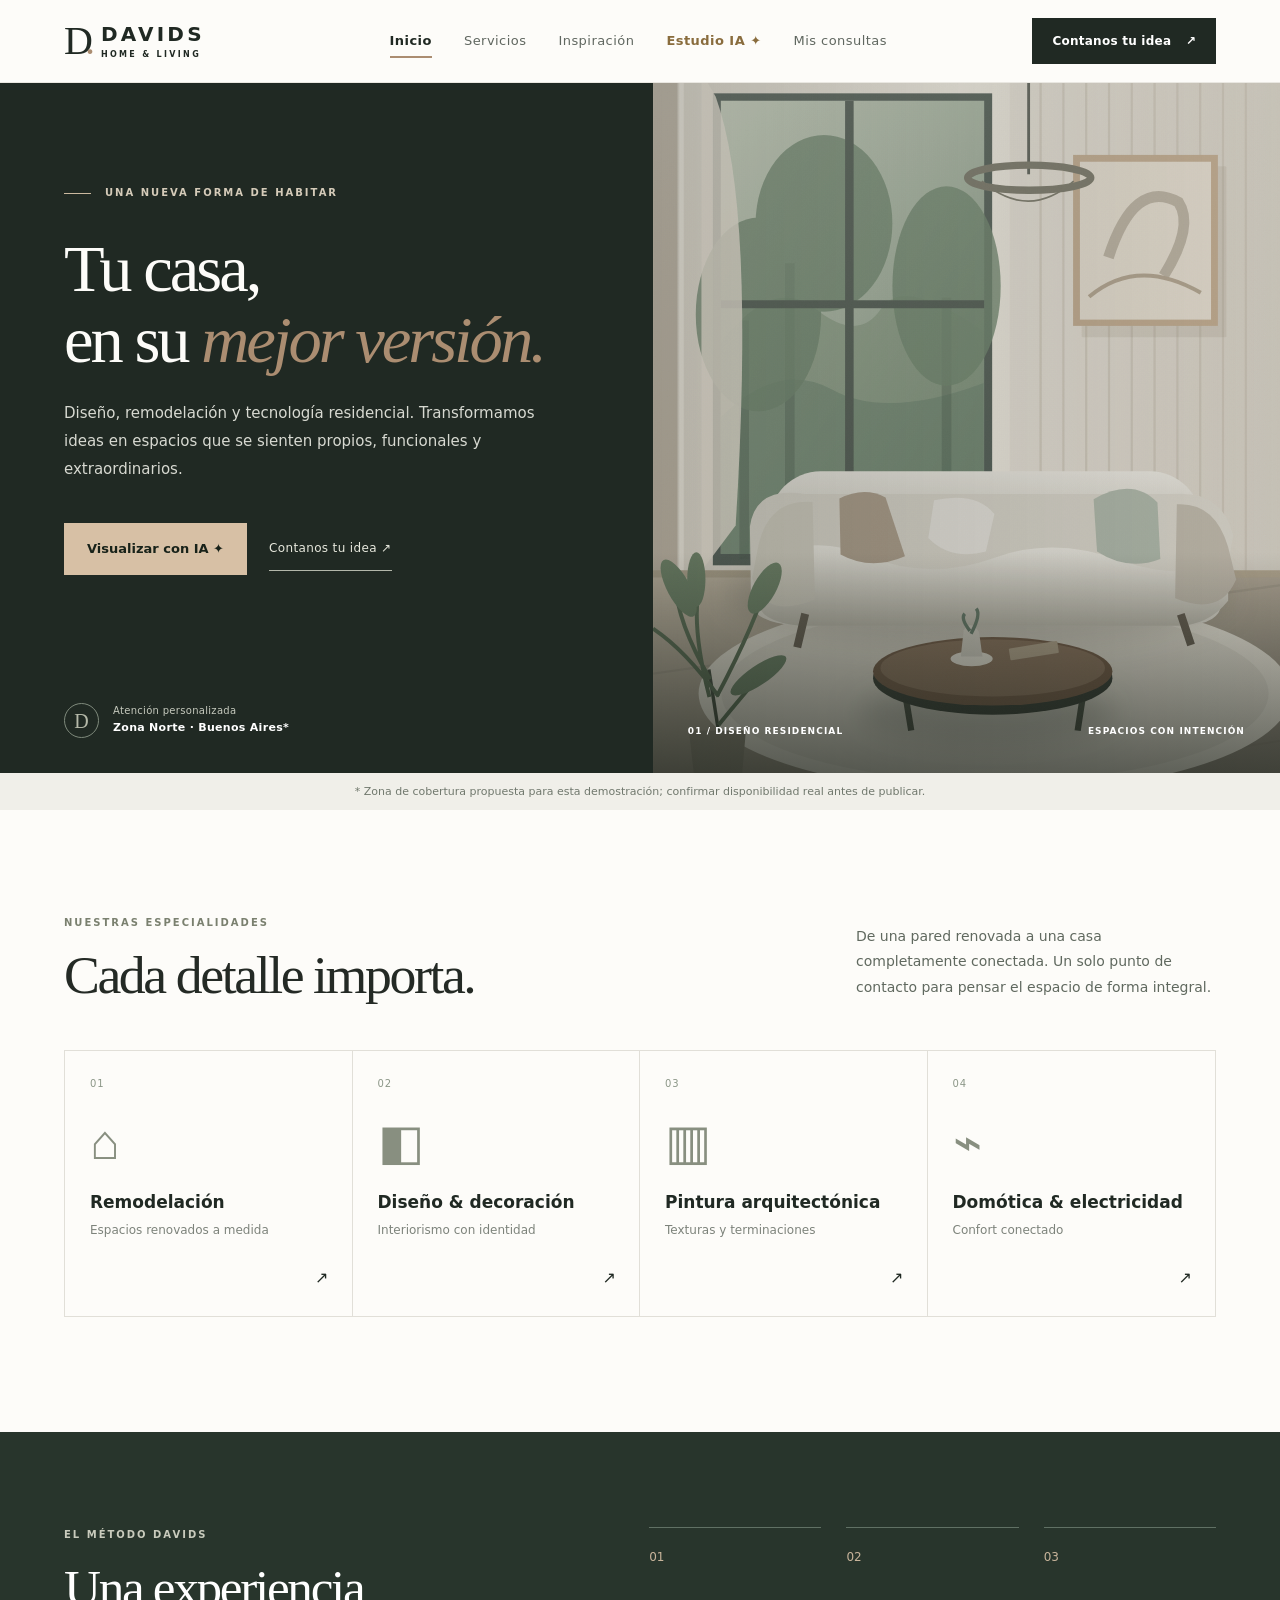
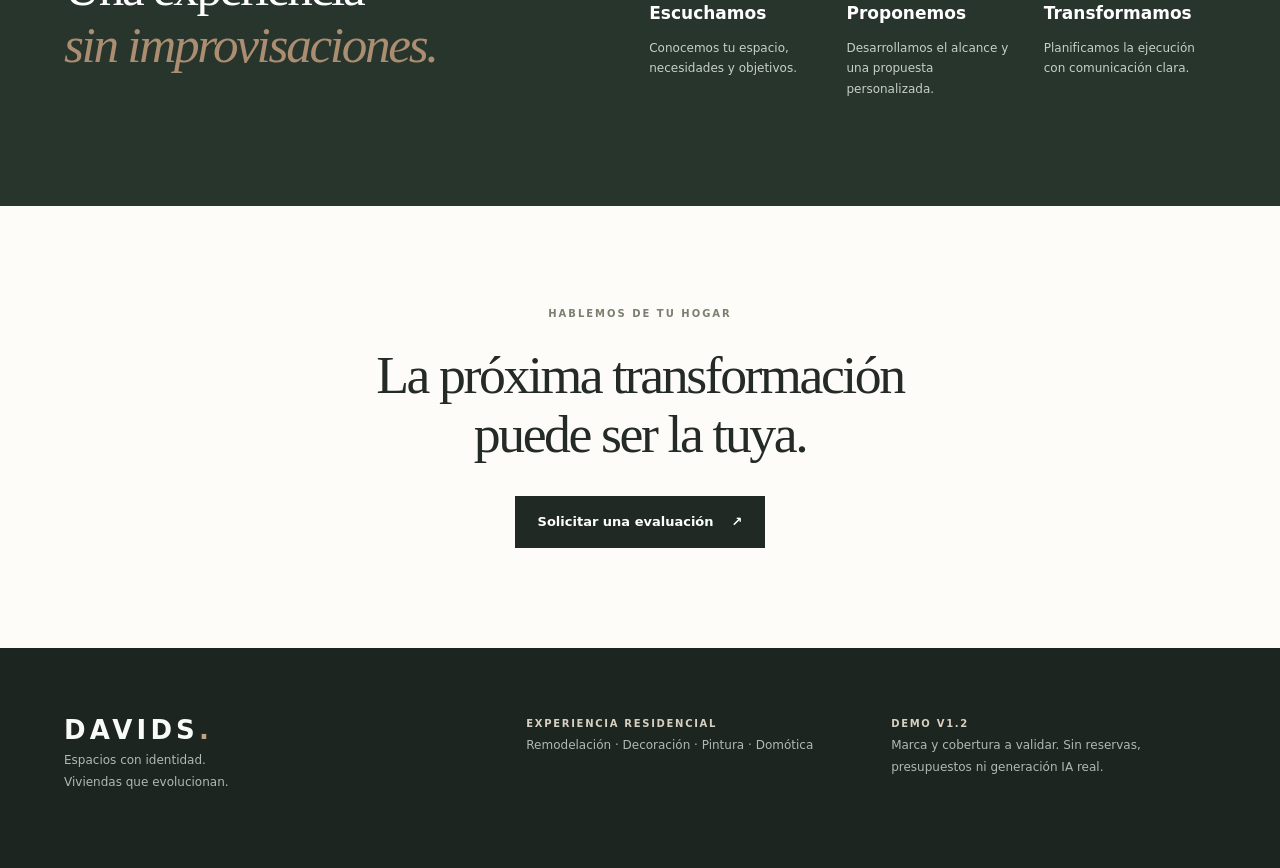
==== index.html @ a24ab08e "Deploy DAVIDS Home & Living V1.2 static demo for GitHub Pages" ====
<!doctype html>
<html lang="es-AR">
<head>
  <meta charset="utf-8">
  <meta name="viewport" content="width=device-width, initial-scale=1, viewport-fit=cover">
  <meta name="theme-color" content="#202923">
  <meta name="description" content="DAVIDS — Remodelación, diseño interior, pintura arquitectónica y domótica. Una nueva experiencia residencial.">
  <link rel="manifest" href="manifest.webmanifest">
  <link rel="icon" href="assets/icon-192.png" type="image/png">
  <link rel="stylesheet" href="styles.css">
  <title>DAVIDS — Espacios que evolucionan</title>
</head>
<body>
  <a class="skip-link" href="#main">Ir al contenido principal</a>
  <header class="topbar">
    <div class="bar-shell">
      <button class="wordmark" type="button" data-nav="inicio" aria-label="DAVIDS, ir al inicio"><span class="brand-icon">D<span class="brand-dot">.</span></span><span class="brand-name">DAVIDS<span>HOME & LIVING</span></span></button>
      <nav class="desktop-nav" aria-label="Navegación principal">
        <button type="button" data-nav="inicio" class="nav-link active" aria-current="page">Inicio</button>
        <button type="button" data-nav="servicios" class="nav-link">Servicios</button>
        <button type="button" data-nav="inspiracion" class="nav-link">Inspiración</button>
        <a href="./estudio-ia.html" class="nav-link" style="color:#896c3d;font-weight:750;text-decoration:none;display:inline-flex;align-items:center">Estudio IA ✦</a>
        <button type="button" data-nav="consultas" class="nav-link">Mis consultas</button>
      </nav>
      <button class="header-cta" type="button" data-nav="proyecto">Contanos tu idea <span aria-hidden="true">↗</span></button>
    </div>
  </header>

  <main id="main" tabindex="-1">
    <section class="screen is-active" data-screen="inicio" id="inicio" aria-labelledby="home-title">
      <div class="hero">
        <div class="hero-copy">
          <div class="eyebrow"><span class="line"></span> UNA NUEVA FORMA DE HABITAR</div>
          <h1 id="home-title">Tu casa,<br>en su <em>mejor versión.</em></h1>
          <p>Diseño, remodelación y tecnología residencial. Transformamos ideas en espacios que se sienten propios, funcionales y extraordinarios.</p>
          <div class="hero-actions"><a class="btn btn-primary" style="text-decoration:none" href="./estudio-ia.html">Visualizar con IA ✦</a><button type="button" class="text-link" data-nav="proyecto">Contanos tu idea ↗</button></div>
          <div class="hero-foot"><span class="foot-seal">D</span><span>Atención personalizada<br><strong>Zona Norte · Buenos Aires*</strong></span></div>
        </div>
        <div class="hero-visual" role="img" aria-label="Referencia de interior contemporáneo, sala de estar luminosa en tonos neutros">
          <div class="photo-fallback" aria-hidden="true"><span class="photo-line"></span><span class="furniture"></span></div>
          <div class="photo-mark"><span>01 / DISEÑO RESIDENCIAL</span><span>ESPACIOS CON INTENCIÓN</span></div>
        </div>
      </div>
      <div class="subnote">* Zona de cobertura propuesta para esta demostración; confirmar disponibilidad real antes de publicar.</div>
      <section class="section-pad" aria-labelledby="expert-title">
        <div class="section-heading"><div><p class="eyebrow dark">NUESTRAS ESPECIALIDADES</p><h2 id="expert-title">Cada detalle importa.</h2></div><p>De una pared renovada a una casa completamente conectada. Un solo punto de contacto para pensar el espacio de forma integral.</p></div>
        <div class="specialty-grid">
          <button class="service-tile" type="button" data-open-service="remodelacion"><span class="tile-no">01</span><span class="tile-symbol">⌂</span><strong>Remodelación</strong><small>Espacios renovados a medida</small><span class="tile-arrow">↗</span></button>
          <button class="service-tile" type="button" data-open-service="interiores"><span class="tile-no">02</span><span class="tile-symbol">◧</span><strong>Diseño & decoración</strong><small>Interiorismo con identidad</small><span class="tile-arrow">↗</span></button>
          <button class="service-tile" type="button" data-open-service="pintura"><span class="tile-no">03</span><span class="tile-symbol">▥</span><strong>Pintura arquitectónica</strong><small>Texturas y terminaciones</small><span class="tile-arrow">↗</span></button>
          <button class="service-tile" type="button" data-open-service="domotica"><span class="tile-no">04</span><span class="tile-symbol">⌁</span><strong>Domótica & electricidad</strong><small>Confort conectado</small><span class="tile-arrow">↗</span></button>
        </div>
      </section>
      <section class="dark-band" aria-labelledby="approach-title"><div class="band-inner"><div><p class="eyebrow light">EL MÉTODO DAVIDS</p><h2 id="approach-title">Una experiencia<br><em>sin improvisaciones.</em></h2></div><div class="method-steps"><div><span>01</span><strong>Escuchamos</strong><p>Conocemos tu espacio, necesidades y objetivos.</p></div><div><span>02</span><strong>Proponemos</strong><p>Desarrollamos el alcance y una propuesta personalizada.</p></div><div><span>03</span><strong>Transformamos</strong><p>Planificamos la ejecución con comunicación clara.</p></div></div></div></section>
      <section class="closing-cta section-pad"><p class="eyebrow dark">HABLEMOS DE TU HOGAR</p><h2>La próxima transformación<br>puede ser la tuya.</h2><button class="btn btn-dark" type="button" data-nav="proyecto">Solicitar una evaluación <span aria-hidden="true">↗</span></button></section>
    </section>

    <section class="screen" data-screen="servicios" id="servicios" aria-labelledby="services-title" hidden>
      <div class="subhero"><p class="eyebrow dark">QUÉ HACEMOS</p><h1 id="services-title">Soluciones a tu medida.</h1><p>Calidad visual, funcionalidad y tecnología, sin soluciones genéricas.</p></div>
      <div class="service-list" id="service-list">
        <article class="service-row" data-service="remodelacion"><div class="service-index">01 / TRANSFORMACIÓN</div><div class="service-info"><h2>Remodelaciones integrales</h2><p>Actualización de viviendas, cocinas, baños, escaleras, patios y espacios comunes. Proyecto definido por diagnóstico.</p><div class="tag-row"><span>Renovación</span><span>Materiales</span><span>Terminaciones</span></div></div><button class="icon-action" type="button" data-service-quote="remodelacion" aria-label="Consultar por remodelaciones">↗</button></article>
        <article class="service-row" data-service="interiores"><div class="service-index">02 / ESTÉTICA</div><div class="service-info"><h2>Diseño interior y decoración</h2><p>Asesoría en distribución, paletas, mobiliario, iluminación y visualización conceptual antes de intervenir.</p><div class="tag-row"><span>Interiorismo</span><span>Color</span><span>Visualización 3D*</span></div></div><button class="icon-action" type="button" data-service-quote="interiores" aria-label="Consultar por diseño interior">↗</button></article>
        <article class="service-row" data-service="pintura"><div class="service-index">03 / ACABADOS</div><div class="service-info"><h2>Pintura arquitectónica</h2><p>Preparación de superficies, selección cromática y acabados de alta calidad para interiores y exteriores.</p><div class="tag-row"><span>Interior</span><span>Exterior</span><span>Acabados</span></div></div><button class="icon-action" type="button" data-service-quote="pintura" aria-label="Consultar por pintura">↗</button></article>
        <article class="service-row" data-service="domotica"><div class="service-index">04 / TECNOLOGÍA</div><div class="service-info"><h2>Domótica e instalaciones eléctricas</h2><p>Iluminación inteligente, automatización, optimización de circuitos y soluciones de confort y seguridad, sujetas a evaluación técnica.</p><div class="tag-row"><span>Smart home</span><span>Iluminación</span><span>Seguridad</span></div></div><button class="icon-action" type="button" data-service-quote="domotica" aria-label="Consultar por domótica">↗</button></article>
      </div>
      <p class="fineprint content-width">* Disponibilidad de renders y soluciones técnicas por confirmar. Las instalaciones que lo requieran deben ejecutarse por profesionales habilitados.</p>
    </section>

    <section class="screen" data-screen="inspiracion" id="inspiracion" aria-labelledby="inspire-title" hidden>
      <div class="subhero"><p class="eyebrow dark">ESTILO Y POSIBILIDADES</p><h1 id="inspire-title">Imaginá lo que sigue.</h1><p>Ambientes de referencia para descubrir líneas estéticas, materiales y soluciones.</p></div>
      <div class="gallery-layout content-width">
        <p class="notice"><strong>Inspiración, no portfolio.</strong> Estas imágenes son referencias visuales de demostración; no representan trabajos realizados por DAVIDS. Se reemplazarán por fotografías reales autorizadas.</p>
        <div class="filter-row" role="group" aria-label="Filtrar inspiración">
          <button type="button" data-filter="todos" class="filter-btn selected" aria-pressed="true">Todos</button><button type="button" data-filter="interiores" class="filter-btn" aria-pressed="false">Interiores</button><button type="button" data-filter="remodelacion" class="filter-btn" aria-pressed="false">Remodelación</button><button type="button" data-filter="tecnologia" class="filter-btn" aria-pressed="false">Tecnología</button>
        </div>
        <div class="gallery-grid">
          <article class="gallery-card" data-category="interiores"><div class="gallery-photo photo-1" role="img" aria-label="Referencia visual de living de líneas contemporáneas"></div><div class="gallery-caption"><span>AMBIENTES</span><h2>Equilibrio natural</h2><p>Texturas nobles y tonos cálidos.</p></div></article>
          <article class="gallery-card" data-category="remodelacion"><div class="gallery-photo photo-2" role="img" aria-label="Referencia visual de cocina contemporánea"></div><div class="gallery-caption"><span>TRANSFORMACIÓN</span><h2>Espacios integrados</h2><p>Funcionalidad en cada decisión.</p></div></article>
          <article class="gallery-card" data-category="tecnologia"><div class="gallery-photo photo-3" role="img" aria-label="Referencia visual de residencia contemporánea con iluminación"></div><div class="gallery-caption"><span>SMART LIVING</span><h2>Confort inteligente</h2><p>Luz, ambiente y control.</p></div></article>
        </div>
        <div class="panel-inspire"><div><p class="eyebrow dark">HAGAMOS ALGO ÚNICO</p><h2>El diseño empieza con una conversación.</h2></div><button class="btn btn-dark" type="button" data-nav="proyecto">Quiero asesoramiento ↗</button></div>
      </div>
    </section>

    <section class="screen" data-screen="proyecto" id="proyecto" aria-labelledby="project-title" hidden>
      <div class="subhero compact"><p class="eyebrow dark">TU PROYECTO, PASO A PASO</p><h1 id="project-title">Contanos tu idea.</h1><p>Armá una solicitud inicial para organizar tu consulta. No genera un presupuesto ni una reserva automática.</p></div>
      <div class="wizard-shell content-width">
        <div class="wizard-side"><p class="eyebrow light">EVALUACIÓN INICIAL</p><h2>Un buen proyecto comienza escuchándote.</h2><p>Elegí los servicios que te interesan y describí tu espacio. No necesitás tener todo definido.</p><div class="side-rule"></div><div class="mini-assurance"><span aria-hidden="true">✧</span><span>Propuesta a medida</span></div><div class="mini-assurance"><span aria-hidden="true">✧</span><span>Sin precios engañosos</span></div><div class="mini-assurance"><span aria-hidden="true">✧</span><span>Datos no enviados en esta demo</span></div></div>
        <div class="wizard-main">
          <ol class="stepper" aria-label="Pasos de la solicitud"><li class="current" data-step-label="1"><span>1</span><span>Servicio</span></li><li data-step-label="2"><span>2</span><span>Espacio</span></li><li data-step-label="3"><span>3</span><span>Contacto</span></li><li data-step-label="4"><span>4</span><span>Revisar</span></li></ol>
          <div id="form-error" role="alert" class="form-error" hidden></div>
          <form id="project-form" novalidate>
            <fieldset class="form-step" data-step="1"><legend>¿Qué te gustaría transformar?</legend><p class="field-helper">Podés elegir varias opciones.</p><div class="option-grid"><label class="choice-card"><input type="checkbox" name="services" value="remodelacion"><span class="choice-glyph">⌂</span><span>Remodelación</span><small>Reformas y renovaciones</small></label><label class="choice-card"><input type="checkbox" name="services" value="interiores"><span class="choice-glyph">◧</span><span>Diseño interior</span><small>Estética y ambientes</small></label><label class="choice-card"><input type="checkbox" name="services" value="pintura"><span class="choice-glyph">▥</span><span>Pintura</span><small>Terminaciones premium</small></label><label class="choice-card"><input type="checkbox" name="services" value="domotica"><span class="choice-glyph">⌁</span><span>Domótica y electricidad</span><small>Tecnología y confort</small></label></div></fieldset>
            <fieldset class="form-step" data-step="2" hidden><legend>Hablemos del espacio.</legend><p class="field-helper">Estos datos orientan la primera evaluación.</p><div class="field-grid"><label class="field">Tipo de propiedad<select name="property" required><option value="">Seleccioná una opción</option><option>Casa</option><option>Departamento</option><option>PH / Dúplex</option><option>Otro espacio</option></select></label><label class="field">Ambiente o área<select name="room" required><option value="">Seleccioná una opción</option><option>Varios ambientes / Integral</option><option>Living / Comedor</option><option>Cocina</option><option>Baño</option><option>Dormitorio</option><option>Patio / Exterior</option><option>Otro</option></select></label><label class="field">Localidad o zona<input name="zone" maxlength="65" autocomplete="address-level2" placeholder="Ej.: San Isidro"></label><label class="field">¿Cuándo te gustaría comenzar?<select name="timing" required><option value="">Seleccioná una opción</option><option>Lo antes posible</option><option>Dentro de 1 a 3 meses</option><option>Dentro de 3 a 6 meses</option><option>Estoy explorando ideas</option></select></label></div></fieldset>
            <fieldset class="form-step" data-step="3" hidden><legend>¿Cómo podemos conocerte?</legend><p class="field-helper">Solo se usa para preparar el resumen de demostración. No se transmite información a DAVIDS.</p><div class="field-grid"><label class="field">Nombre <span aria-hidden="true">*</span><input name="client" maxlength="90" autocomplete="name" placeholder="Tu nombre" required></label><label class="field">WhatsApp o correo <span aria-hidden="true">*</span><input name="contact" maxlength="100" autocomplete="off" placeholder="Número o email" required></label></div><label class="field">Contanos qué imaginás<textarea name="details" rows="5" maxlength="850" placeholder="Por ejemplo: quiero renovar el living, integrar iluminación y mejorar terminaciones..."></textarea></label><div class="privacy-note">Por seguridad, evitá incluir dirección exacta, documentos o información sensible.</div></fieldset>
            <div class="form-step review-step" data-step="4" hidden><h2>Revisá tu consulta.</h2><p class="field-helper">Al guardar, quedará únicamente en esta sesión de tu navegador. Podrás copiarla o compartirla por WhatsApp por tu cuenta.</p><div id="review-content" class="review-card"></div><label class="check-consent"><input id="demo-confirm" type="checkbox"><span>Entiendo que esta es una demostración y que <strong>no se realiza ningún envío, reserva ni presupuesto real</strong>.</span></label></div>
            <div class="wizard-actions"><button class="btn btn-outline" type="button" id="previous-step" hidden>← Anterior</button><button class="btn btn-dark" type="button" id="next-step">Continuar <span aria-hidden="true">→</span></button><button class="btn btn-dark" type="submit" id="save-brief" hidden>Guardar borrador <span aria-hidden="true">✓</span></button></div>
          </form>
        </div>
      </div>
    </section>

    <section class="screen" data-screen="consultas" id="consultas" aria-labelledby="my-title" hidden>
      <div class="subhero"><p class="eyebrow dark">TU ESPACIO</p><h1 id="my-title">Mis consultas.</h1><p>Borradores creados en este navegador durante la sesión actual. Ninguno fue enviado a la empresa.</p></div>
      <div class="content-width consultations"><div class="demo-disclaimer"><span class="status-dot"></span><span><strong>Modo demostración.</strong> Sin cuenta, servidor ni contacto automático. Al cerrar la sesión, los borradores pueden perderse.</span></div><div id="briefs-list" aria-live="polite"></div><button type="button" class="btn btn-dark" data-nav="proyecto">Crear una nueva consulta ↗</button></div>
    </section>
  </main>

  <footer class="footer"><div class="footer-inner"><div><span class="footer-logo">DAVIDS<span>.</span></span><p>Espacios con identidad.<br>Viviendas que evolucionan.</p></div><div><strong>EXPERIENCIA RESIDENCIAL</strong><p>Remodelación · Decoración · Pintura · Domótica</p></div><div><strong>DEMO V1.2</strong><p>Marca y cobertura a validar. Sin reservas, presupuestos ni generación IA real.</p></div></div></footer>
  <nav class="bottom-nav" aria-label="Navegación móvil"><button data-nav="inicio" type="button" class="selected" aria-current="page"><span aria-hidden="true">⌂</span>Inicio</button><button data-nav="servicios" type="button"><span aria-hidden="true">▦</span>Servicios</button><a href="./estudio-ia.html" style="text-decoration:none;display:flex;align-items:center;justify-content:center;flex-direction:column;gap:2px;color:#8b6b3b;min-height:53px;font-size:11px;font-weight:650"><span aria-hidden="true">✦</span>Estudio IA</a><button data-nav="proyecto" type="button"><span aria-hidden="true">✎</span>Proyecto</button><button data-nav="consultas" type="button"><span aria-hidden="true">◫</span>Consultas</button></nav>
  <div class="toast" id="toast" role="status" aria-live="polite"></div>
  <dialog id="summary-dialog" class="summary-dialog" aria-labelledby="dialog-title"><form method="dialog"><button class="modal-close" aria-label="Cerrar resumen">✕</button></form><p class="eyebrow dark">BORRADOR LOCAL</p><h2 id="dialog-title">Tu solicitud</h2><pre id="summary-text"></pre><div class="modal-actions"><button type="button" class="btn btn-outline" id="copy-summary">Copiar texto</button><button type="button" class="btn btn-dark" id="whatsapp-summary">Compartir por WhatsApp ↗</button></div><p class="fineprint">WhatsApp abrirá el resumen para que elijas el destinatario. No hay un número comercial de DAVIDS configurado.</p></dialog>
  <script src="app.js" defer></script>
</body>
</html>
---- styles.css ----
:root{--forest:#202923;--forest2:#29362e;--ink:#242a25;--cream:#f6f5f1;--ivory:#fdfcf9;--line:#e1dfd8;--muted:#657065;--sage:#cad1c5;--copper:#ab8d71;--gold:#d7be9e;--radius:4px;--shadow:0 25px 70px rgba(23,32,25,.12)}
*{box-sizing:border-box}html{scroll-behavior:smooth}body{margin:0;color:var(--ink);background:var(--ivory);font-family:Inter,ui-sans-serif,system-ui,-apple-system,BlinkMacSystemFont,"Segoe UI",sans-serif;line-height:1.55}button,input,textarea,select{font:inherit}button{cursor:pointer}button:disabled{cursor:not-allowed;opacity:.5}a{color:inherit}button:focus-visible,input:focus-visible,select:focus-visible,textarea:focus-visible{outline:3px solid #ac855f;outline-offset:3px}h1,h2,h3,p{margin-top:0}h1,h2,h3{line-height:1.1;letter-spacing:-.045em}h1,h2{font-family:Georgia,"Times New Roman",serif;font-weight:400}h1 em,h2 em{font-weight:400;color:var(--copper)}.skip-link{position:absolute;z-index:1000;left:10px;top:-200px;background:#fff;padding:14px}.skip-link:focus{top:10px}.topbar{position:sticky;top:0;z-index:30;background:rgba(253,252,249,.96);backdrop-filter:blur(14px);border-bottom:1px solid #e9e7e1}.bar-shell{height:82px;max-width:1500px;margin:auto;padding:0 5vw;display:flex;align-items:center;justify-content:space-between;gap:25px}.wordmark{background:none;border:0;display:flex;align-items:center;gap:10px;padding:0;color:var(--forest);min-width:180px;text-align:left}.brand-icon{font-family:Georgia,serif;font-size:40px;letter-spacing:-.1em;line-height:1}.brand-dot{color:var(--copper);margin-left:-4px}.brand-name{font-size:20px;font-weight:750;letter-spacing:.16em;line-height:1}.brand-name span{display:block;font-size:8px;letter-spacing:.29em;font-weight:650;padding-top:7px}.desktop-nav{display:flex;gap:32px;align-items:center}.nav-link{border:0;background:transparent;color:#606760;position:relative;font-size:13px;letter-spacing:.035em;min-height:44px;padding:10px 0}.nav-link.active,.nav-link:hover{color:var(--forest);font-weight:650}.nav-link.active::after{content:"";height:2px;position:absolute;bottom:5px;left:0;right:0;background:var(--copper)}.header-cta{background:var(--forest);border:1px solid var(--forest);color:white;padding:13px 19px;font-size:12px;font-weight:650;letter-spacing:.02em;min-height:46px}.header-cta span{padding-left:10px}.header-cta:hover,.btn-dark:hover{background:#394a3e}.screen[hidden]{display:none!important}.screen.is-active{display:block;animation:fade .2s ease-out}@keyframes fade{from{opacity:.65}to{opacity:1}}.eyebrow{display:flex;align-items:center;gap:14px;font-size:10px;font-weight:750;letter-spacing:.2em;color:#d5cbb9}.eyebrow.dark{color:#7a806f}.eyebrow.light{color:#c9cbbd}.eyebrow .line{width:27px;height:1px;background:#cbb99f}.hero{max-width:1700px;margin:auto;min-height:690px;display:grid;grid-template-columns:51% 49%;background:var(--forest)}.hero-copy{padding:clamp(65px,8vw,134px) 6vw 35px max(5vw,calc((100vw - 1500px)/2 + 75px));display:flex;flex-direction:column;align-items:flex-start}.hero h1{color:var(--ivory);font-size:clamp(53px,5.2vw,90px);line-height:1.07;margin:32px 0 25px;white-space:nowrap}.hero h1 em{display:inline-block;white-space:nowrap}.hero-copy>p{color:#d7d9d1;max-width:510px;font-size:clamp(15px,1.15vw,17px);line-height:1.85}.hero-actions{display:flex;align-items:center;gap:22px;margin:24px 0 55px;flex-wrap:wrap}.btn{border:1px solid transparent;padding:15px 22px;min-height:52px;display:inline-flex;align-items:center;justify-content:center;gap:18px;font-size:13px;font-weight:700;transition:background .2s,transform .2s;text-decoration:none}.btn:active{transform:translateY(1px)}.btn-primary{background:#d7c0a5;color:#182219}.btn-primary:hover{background:#f0ddc7}.btn-dark{background:var(--forest);color:#fff}.btn-outline{border-color:#c6c8c0;background:#fff;color:var(--forest)}.btn-outline:hover{background:var(--cream)}.text-link{background:transparent;color:#e7e8dd;border:0;padding:12px 0;min-height:44px;border-bottom:1px solid #b3b7aa;font-size:12px;letter-spacing:.03em}.text-link span{padding-left:8px}.hero-foot{display:flex;align-items:center;gap:14px;color:#c6cabe;font-size:10px;line-height:1.7;margin-top:auto;letter-spacing:.03em}.hero-foot strong{font-size:11px;color:#fff;font-weight:550}.foot-seal{display:grid;place-items:center;width:35px;height:35px;border:1px solid #7f8a7c;border-radius:50%;font-family:Georgia,serif;font-size:20px;color:#b5b9a9}.hero-visual{min-height:650px;position:relative;background-image:linear-gradient(90deg,rgba(15,23,17,.24),rgba(20,25,17,.08)),url('https://images.unsplash.com/photo-1600607687920-4e2a09cf159d?w=1200&q=84&fit=crop');background-size:cover;background-position:center;background-color:#a7a69b;overflow:hidden}.hero-visual:after{content:"";position:absolute;inset:0;background:linear-gradient(180deg,transparent 68%,rgba(19,25,19,.60))}.photo-fallback{position:absolute;inset:0;z-index:-1;background:linear-gradient(140deg,#e8e3d7,#b8baae)}.photo-mark{position:absolute;z-index:2;bottom:34px;left:35px;right:35px;display:flex;justify-content:space-between;gap:20px;color:#fff;letter-spacing:.12em;font-size:9px;font-weight:700}.subnote{font-size:11px;color:#70786d;text-align:center;padding:10px 20px;background:#f0efe9}.section-pad{max-width:1500px;padding:105px 5vw 115px;margin:auto}.section-heading{display:flex;justify-content:space-between;align-items:end;gap:50px;margin-bottom:45px}.section-heading h2,.closing-cta h2,.panel-inspire h2{font-size:clamp(38px,4.2vw,66px);margin:15px 0 0}.section-heading>p{max-width:360px;color:#60695f;font-size:14px;line-height:1.8;margin:0 0 5px}.specialty-grid{display:grid;grid-template-columns:repeat(4,1fr);border:1px solid var(--line)}.service-tile{position:relative;min-height:265px;background:var(--ivory);padding:25px;text-align:left;border:0;border-right:1px solid var(--line);display:flex;flex-direction:column;align-items:flex-start;color:var(--forest);transition:background .15s}.service-tile:last-child{border-right:0}.service-tile:hover{background:#f0f1ea}.tile-no{font-size:10px;letter-spacing:.1em;color:#8c9788}.tile-symbol{font-family:Georgia,serif;font-size:49px;font-weight:400;line-height:1;margin:27px 0 24px;color:#888f80}.service-tile strong{font-size:17px;font-weight:650;line-height:1.3}.service-tile small{font-size:12px;color:#7d837b;margin-top:8px}.tile-arrow{position:absolute;right:23px;bottom:25px}.dark-band{background:#28352c;color:#fff}.band-inner{max-width:1500px;margin:auto;padding:95px 5vw;display:grid;grid-template-columns:1fr 1.1fr;gap:70px}.band-inner h2{font-size:clamp(40px,4vw,66px);margin:18px 0}.method-steps{display:grid;grid-template-columns:repeat(3,1fr);align-items:start;gap:25px}.method-steps>div{border-top:1px solid #607064;padding-top:20px}.method-steps span{display:block;font-size:12px;color:#c8b49b;margin-bottom:34px}.method-steps strong{font-size:17px;font-weight:650}.method-steps p{margin-top:11px;color:#c7d0c6;font-size:12px;line-height:1.7}.closing-cta{text-align:center;padding-top:100px;padding-bottom:100px}.closing-cta .eyebrow{justify-content:center}.closing-cta h2{margin:24px 0 32px}.subhero{max-width:1500px;margin:auto;padding:88px 5vw 45px}.subhero h1{font-size:clamp(44px,5vw,78px);margin:20px 0 17px}.subhero>p:last-child{font-size:15px;color:#626b62;max-width:640px;line-height:1.8}.subhero.compact{padding-bottom:42px}.content-width{max-width:1320px;margin-left:auto;margin-right:auto}.service-list{max-width:1350px;margin:15px auto 0;padding:0 5vw 50px}.service-row{border-top:1px solid var(--line);display:grid;grid-template-columns:1fr 2.5fr 50px;gap:25px;padding:42px 0}.service-index{color:#798375;font-weight:700;letter-spacing:.14em;font-size:10px;padding-top:8px}.service-info h2{font-size:clamp(28px,3vw,43px);margin-bottom:16px}.service-info p{color:#687167;line-height:1.75;font-size:14px;max-width:650px}.tag-row{display:flex;gap:8px;flex-wrap:wrap;margin-top:19px}.tag-row span{background:#eff1eb;border:1px solid #e3e6df;padding:5px 12px;color:#687368;font-size:11px}.icon-action{border:1px solid #ccd1c7;border-radius:50%;background:transparent;display:grid;place-items:center;height:48px;width:48px;font-size:20px;color:var(--forest)}.icon-action:hover{background:var(--forest);color:#fff}.fineprint{font-size:11px;color:#6d756c;line-height:1.65}.service-list+.fineprint{padding:0 5vw 60px}.gallery-layout{padding:0 5vw 110px}.notice{background:#f0f1eb;border-left:3px solid #8d9c89;color:#555f55;padding:14px 20px;font-size:12px;line-height:1.7;margin:4px 0 25px}.filter-row{display:flex;gap:12px;flex-wrap:wrap;margin-bottom:25px}.filter-btn{border:1px solid #d7dcd3;background:transparent;padding:11px 19px;min-height:44px;font-size:12px;color:#606b60}.filter-btn.selected,.filter-btn:hover{background:var(--forest);color:#fff;border-color:var(--forest)}.gallery-grid{display:grid;grid-template-columns:repeat(3,minmax(0,1fr));gap:24px}.gallery-card{border:1px solid #e3e2dd;background:#fff;overflow:hidden}.gallery-card[hidden]{display:none}.gallery-photo{height:340px;background-size:cover;background-position:center;background-color:#c8c6bc}.photo-1{background-image:linear-gradient(0deg,rgba(30,30,30,.12),transparent),url('https://images.unsplash.com/photo-1600566753190-17f0baa2a6c3?w=800&q=78&fit=crop')}.photo-2{background-image:linear-gradient(0deg,rgba(30,30,30,.12),transparent),url('https://images.unsplash.com/photo-1600607687939-ce8a6c25118c?w=800&q=78&fit=crop')}.photo-3{background-image:linear-gradient(0deg,rgba(30,30,30,.12),transparent),url('https://images.unsplash.com/photo-1600585154340-be6161a56a0c?w=800&q=78&fit=crop')}.gallery-caption{padding:22px}.gallery-caption>span{color:#879185;font-size:10px;letter-spacing:.13em}.gallery-caption h2{font-size:27px;margin:10px 0 8px}.gallery-caption p{color:#71796f;font-size:12px;margin-bottom:0}.panel-inspire{display:flex;align-items:center;justify-content:space-between;gap:25px;margin-top:65px;border-top:1px solid var(--line);padding-top:50px}.panel-inspire h2{font-size:clamp(30px,3vw,43px);max-width:680px}.wizard-shell{padding:0 5vw 110px;display:grid;grid-template-columns:minmax(245px,.86fr) minmax(0,1.55fr);align-items:stretch}.wizard-side{background:var(--forest);color:#fff;padding:54px 42px}.wizard-side h2{font-size:clamp(28px,3vw,45px);margin:25px 0 20px;line-height:1.2}.wizard-side>p:not(.eyebrow){font-size:13px;color:#cdd5ca;line-height:1.8}.side-rule{height:1px;background:#576258;margin:35px 0}.mini-assurance{display:flex;align-items:center;gap:13px;padding:10px 0;color:#cbd1c8;font-size:12px}.mini-assurance span:first-child{font-size:18px;color:#d4bea3}.wizard-main{background:#f8f7f3;border:1px solid #e9e8df;padding:48px 48px 35px;min-height:600px}.stepper{list-style:none;margin:0 0 48px;padding:0;display:flex;justify-content:space-between;gap:7px}.stepper li{display:flex;align-items:center;gap:9px;color:#939a90;font-size:11px}.stepper li span:first-child{width:26px;height:26px;display:grid;place-items:center;border:1px solid #bdc5bb;border-radius:50%;font-size:11px}.stepper li.current{color:var(--forest);font-weight:750}.stepper li.current span:first-child{background:var(--forest);color:white;border-color:var(--forest)}.stepper li.complete span:first-child{border-color:#557462;background:#dce7dd;color:#234b31}.form-step[hidden]{display:none}.form-step{border:0;margin:0;padding:0;min-width:0}.form-step legend{font-family:Georgia,serif;letter-spacing:-.025em;font-size:31px;line-height:1.15;padding:0;margin:0 0 9px}.field-helper{color:#697468;font-size:13px;margin:4px 0 25px;line-height:1.7}.option-grid{display:grid;grid-template-columns:repeat(2,1fr);gap:12px}.choice-card{display:flex;position:relative;flex-direction:column;background:#fff;border:1px solid #dcded6;min-height:145px;padding:19px 17px;cursor:pointer;transition:border-color .15s,background .15s}.choice-card:has(input:checked){border-color:#6d896f;background:#eef2ea;box-shadow:inset 0 0 0 1px #6d896f}.choice-card input{position:absolute;top:16px;right:16px;width:19px;height:19px;accent-color:#375742}.choice-glyph{font-family:Georgia,serif;font-size:30px;color:#657566;line-height:1;margin-bottom:20px}.choice-card>span:nth-last-of-type(1){font-size:14px;font-weight:700}.choice-card small{color:#7b837b;font-size:11px;margin-top:6px}.field-grid{display:grid;grid-template-columns:repeat(2,1fr);gap:18px}.field{display:flex;flex-direction:column;gap:9px;margin-bottom:24px;font-size:12px;font-weight:700;letter-spacing:.015em;color:#384b3c}.field input,.field select,.field textarea{width:100%;border:1px solid #cdd5c9;background:#fff;padding:13px 12px;min-height:49px;color:#273229;font-size:14px;border-radius:0;outline-offset:2px}.field textarea{resize:vertical;min-height:110px}.field ::placeholder{color:#9b9f99}.privacy-note{font-size:11px;color:#66766a;background:#edf0e9;border-left:2px solid #809582;padding:12px 14px;line-height:1.6}.check-consent{display:flex;align-items:flex-start;gap:12px;font-size:12px;line-height:1.7;margin-top:25px;color:#59645a}.check-consent input{margin-top:3px;width:18px;height:18px;accent-color:#385642;flex-shrink:0}.review-step h2{font-size:32px;margin:0}.review-card{background:#fff;border:1px solid #dce1d8;padding:20px;display:grid;gap:16px}.review-line{display:grid;grid-template-columns:140px 1fr;gap:10px;font-size:13px}.review-line span{font-size:11px;color:#748073;letter-spacing:.05em;text-transform:uppercase}.review-line strong{font-weight:600;overflow-wrap:anywhere}.form-error{border-left:3px solid #ad443d;color:#71382f;background:#fff0ed;padding:13px 15px;font-size:12px;margin-bottom:20px}.wizard-actions{display:flex;justify-content:space-between;gap:12px;margin-top:40px}.wizard-actions .btn-dark{margin-left:auto}.consultations{padding:0 5vw 100px;min-height:350px}.demo-disclaimer{display:flex;align-items:center;gap:12px;background:#f2f3ee;padding:16px;margin-bottom:30px;font-size:12px;color:#5e685d}.status-dot{flex-shrink:0;width:10px;height:10px;background:#b89d7b;border-radius:50%}.empty-state{text-align:center;background:#f8f7f3;border:1px solid var(--line);padding:75px 25px;margin-bottom:25px}.empty-state>span{display:block;font-size:55px;color:#829484;margin-bottom:10px}.empty-state h2{font-size:34px}.empty-state p{font-size:13px;color:#6a7369}.brief-card{border:1px solid var(--line);padding:24px;margin-bottom:14px;background:white}.brief-top{display:flex;justify-content:space-between;gap:25px}.brief-top h2{font-size:25px;margin:10px 0}.brief-top p{font-size:12px;color:#6b776b}.draft-tag{align-self:flex-start;color:#765d45;background:#f1e9dc;padding:6px 10px;font-size:10px;font-weight:750;white-space:nowrap}.brief-actions{display:flex;gap:10px;flex-wrap:wrap;border-top:1px solid var(--line);padding-top:18px;margin-top:18px}.small-action{border:1px solid #d3d9d0;background:transparent;color:#3d5041;min-height:44px;padding:9px 15px;font-size:12px;font-weight:650}.small-action:hover{background:#eef0eb}.small-action.danger{color:#8b514d}.footer{background:#1c2520;color:#f9fbf7}.footer-inner{max-width:1500px;margin:auto;display:grid;grid-template-columns:1.3fr 1fr 1fr;gap:40px;padding:62px 5vw}.footer-logo{font-size:26px;letter-spacing:.16em;font-weight:800}.footer-logo span{color:#bea283}.footer p{color:#aebbb0;font-size:12px;line-height:1.8}.footer strong{font-size:10px;color:#d7cfbf;letter-spacing:.17em}.bottom-nav{display:none}.toast{position:fixed;bottom:25px;left:50%;transform:translate(-50%,15px);background:#24372a;color:#fff;padding:12px 22px;font-size:12px;z-index:80;box-shadow:var(--shadow);opacity:0;pointer-events:none;transition:opacity .16s,transform .16s;max-width:90vw;text-align:center}.toast.show{opacity:1;transform:translate(-50%,0)}.summary-dialog{border:0;padding:32px;max-width:min(650px,94vw);width:100%;max-height:85vh;box-shadow:0 30px 100px rgba(0,0,0,.3);color:var(--forest);background:var(--ivory)}.summary-dialog::backdrop{background:rgba(14,24,18,.7)}.summary-dialog h2{font-size:36px}.summary-dialog pre{background:#f1f2ec;color:#394a3c;padding:15px;white-space:pre-wrap;overflow-wrap:anywhere;max-height:40vh;overflow:auto;font-family:inherit;font-size:12px}.modal-close{border:0;background:transparent;position:absolute;right:17px;top:12px;min-height:44px;min-width:44px;font-size:18px}.modal-actions{display:flex;gap:10px;flex-wrap:wrap}.summary-dialog .fineprint{margin-top:15px}
@media (min-width:1500px){.hero-copy{padding-left:max(5vw,calc((100vw - 1500px)/2 + 75px))}}@media(max-width:1050px){.bar-shell{padding:0 3vw}.desktop-nav{gap:14px}.hero-copy{padding:85px 4vw 34px}.hero h1{font-size:clamp(49px,5.5vw,65px)}.hero{min-height:610px}.hero-visual{min-height:610px}.specialty-grid{grid-template-columns:repeat(2,1fr)}.service-tile:nth-child(2){border-right:0}.service-tile:nth-child(-n+2){border-bottom:1px solid var(--line)}.band-inner{grid-template-columns:1fr}.wizard-main{padding:35px 25px}.wizard-side{padding:45px 26px}.gallery-photo{height:275px}}
@media(max-width:720px){body{padding-bottom:68px}.bar-shell{height:66px;padding:0 20px}.brand-icon{font-size:34px}.brand-name{font-size:17px}.brand-name span{font-size:7px}.desktop-nav{display:none}.header-cta{font-size:10px;letter-spacing:0;padding:11px 12px;min-height:44px}.header-cta span{padding-left:1px}.hero{display:flex;flex-direction:column-reverse;min-height:0}.hero-visual{height:340px;min-height:340px}.photo-mark{bottom:20px;left:20px;right:20px;font-size:8px}.hero-copy{padding:45px 24px 40px}.hero h1{font-size:clamp(47px,11.2vw,67px);margin:20px 0}.hero-copy>p{font-size:14px;line-height:1.8}.hero-actions{margin:17px 0 35px;gap:20px}.hero-foot{margin-top:0}.section-pad{padding:75px 22px}.section-heading{display:block;margin-bottom:28px}.section-heading h2{font-size:40px}.section-heading>p{margin-top:18px;font-size:13px}.specialty-grid{grid-template-columns:repeat(2,1fr)}.service-tile{min-height:205px;padding:15px}.tile-symbol{margin:16px 0 19px;font-size:35px}.service-tile strong{font-size:14px}.service-tile small{font-size:10px}.tile-arrow{right:13px;bottom:14px}.band-inner{padding:70px 24px;gap:35px}.band-inner h2{font-size:44px}.method-steps{gap:12px}.method-steps strong{font-size:13px}.method-steps p{font-size:11px}.method-steps span{margin-bottom:18px}.closing-cta h2{font-size:40px}.subhero{padding:58px 22px 35px}.subhero h1{font-size:46px}.service-list{padding:0 22px 30px}.service-row{grid-template-columns:1fr 45px;gap:10px;padding:32px 0}.service-index{grid-column:1/-1}.service-info h2{font-size:31px}.service-info p{font-size:13px}.service-list+.fineprint{padding:0 22px 35px}.gallery-layout{padding:0 22px 70px}.gallery-grid{grid-template-columns:1fr;gap:16px}.gallery-photo{height:330px}.panel-inspire{display:block}.panel-inspire .btn{margin-top:25px}.wizard-shell{grid-template-columns:1fr;padding:0 18px 70px}.wizard-side{padding:30px 24px}.wizard-side h2{font-size:33px}.wizard-side>p:not(.eyebrow){margin:0}.mini-assurance{display:none}.side-rule{display:none}.wizard-main{padding:28px 19px;min-height:490px}.stepper{margin-bottom:32px}.stepper li{font-size:0;gap:0}.stepper li span:first-child{font-size:11px;width:31px;height:31px}.form-step legend{font-size:27px}.field-grid{grid-template-columns:1fr;gap:0}.option-grid{gap:9px}.choice-card{padding:14px 12px;min-height:135px}.choice-card>span:nth-last-of-type(1){font-size:12px;max-width:100px}.choice-card small{font-size:10px}.choice-glyph{font-size:26px}.review-line{grid-template-columns:1fr;gap:3px}.wizard-actions{margin-top:25px}.wizard-actions .btn{padding:12px 15px;font-size:12px}.consultations{padding:0 22px 70px}.footer-inner{padding:45px 22px;grid-template-columns:1fr;gap:16px}.bottom-nav{position:fixed;bottom:0;left:0;right:0;z-index:40;display:grid;grid-template-columns:repeat(4,1fr);background:#fdfcf9;border-top:1px solid #dce0d8;padding-bottom:env(safe-area-inset-bottom)}.bottom-nav button{border:0;background:none;color:#657166;display:flex;align-items:center;justify-content:center;flex-direction:column;gap:1px;font-size:10px;min-height:61px;padding:5px 0}.bottom-nav button span{font-size:24px;line-height:1.1}.bottom-nav button.selected{color:#253b2d;font-weight:750}.toast{bottom:80px}.summary-dialog{padding:25px 18px}}
@media(max-width:370px){.header-cta{padding:7px 8px;font-size:9px}.wordmark{min-width:unset}.hero h1{font-size:43px}.hero-visual{height:290px;min-height:290px}.service-tile strong{font-size:12px}.photo-mark span:last-child{display:none}.method-steps{grid-template-columns:1fr}.method-steps div{border-top:1px solid #607064}.method-steps span{margin-bottom:8px}}
@media(prefers-reduced-motion:reduce){*,*::after,*::before{scroll-behavior:auto!important;transition:none!important;animation:none!important}}
/* Fallback visual stays visible if remote editorial photographs are unavailable. */
.hero-visual{background-image:linear-gradient(90deg,rgba(15,23,17,.22),rgba(20,25,17,.08)),url('https://images.unsplash.com/photo-1600607687920-4e2a09cf159d?w=1200&q=84&fit=crop'),url('assets/hero-illustration.svg');background-position:center,center,center;background-size:cover,cover,cover}
.photo-1{background-image:linear-gradient(0deg,rgba(30,30,30,.12),transparent),url('https://images.unsplash.com/photo-1600566753190-17f0baa2a6c3?w=800&q=78&fit=crop'),url('assets/hero-illustration.svg')}
.photo-2{background-image:linear-gradient(0deg,rgba(30,30,30,.12),transparent),url('https://images.unsplash.com/photo-1600607687939-ce8a6c25118c?w=800&q=78&fit=crop'),url('assets/hero-illustration.svg')}
.photo-3{background-image:linear-gradient(0deg,rgba(30,30,30,.12),transparent),url('https://images.unsplash.com/photo-1600585154340-be6161a56a0c?w=800&q=78&fit=crop'),url('assets/hero-illustration.svg')}
.screen h1:focus{outline:none}
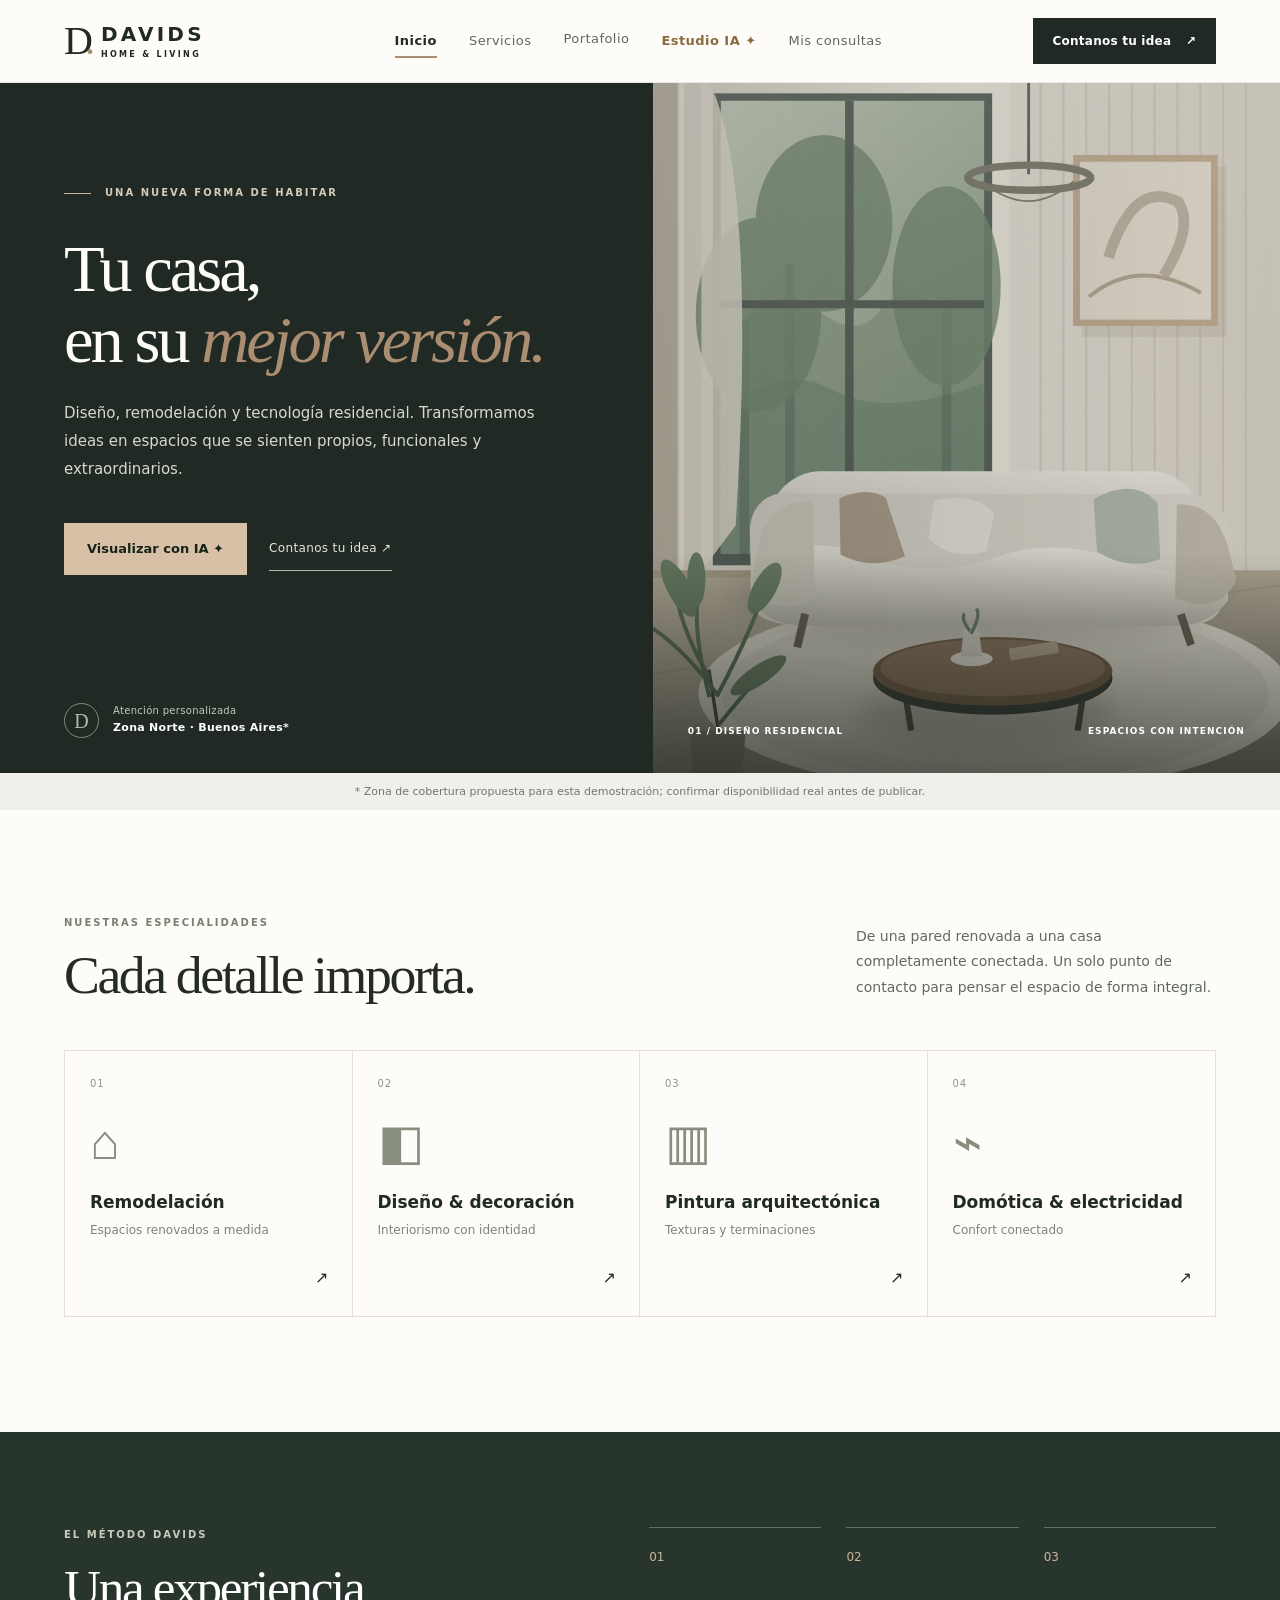
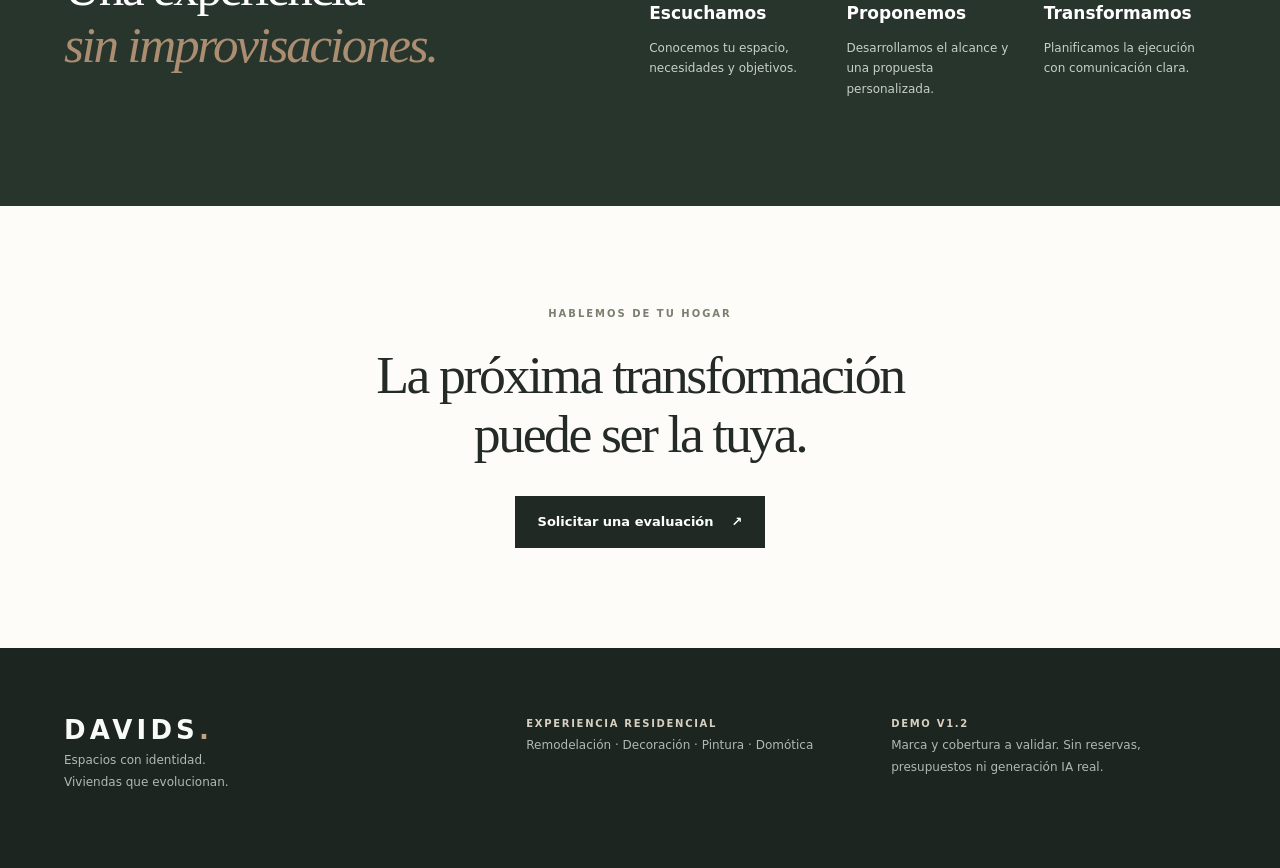
==== commit 54f1429f: "Prototype DAVIDS V1.6 premium portfolio: filters, comparisons, consultations, responsive" ====
--- a/index.html
+++ b/index.html
@@ -7,7 +7,7 @@
   <meta name="description" content="DAVIDS — Remodelación, diseño interior, pintura arquitectónica y domótica. Una nueva experiencia residencial.">
   <link rel="manifest" href="manifest.webmanifest">
   <link rel="icon" href="assets/icon-192.png" type="image/png">
-  <link rel="stylesheet" href="styles.css">
+  <link rel="stylesheet" href="styles.css?v=1.2.1">
   <title>DAVIDS — Espacios que evolucionan</title>
 </head>
 <body>
@@ -18,7 +18,7 @@
       <nav class="desktop-nav" aria-label="Navegación principal">
         <button type="button" data-nav="inicio" class="nav-link active" aria-current="page">Inicio</button>
         <button type="button" data-nav="servicios" class="nav-link">Servicios</button>
-        <button type="button" data-nav="inspiracion" class="nav-link">Inspiración</button>
+        <a href="./portafolio/" class="nav-link" style="text-decoration:none">Portafolio</a>
         <a href="./estudio-ia.html" class="nav-link" style="color:#896c3d;font-weight:750;text-decoration:none;display:inline-flex;align-items:center">Estudio IA ✦</a>
         <button type="button" data-nav="consultas" class="nav-link">Mis consultas</button>
       </nav>
@@ -68,7 +68,7 @@
 
     <section class="screen" data-screen="inspiracion" id="inspiracion" aria-labelledby="inspire-title" hidden>
       <div class="subhero"><p class="eyebrow dark">ESTILO Y POSIBILIDADES</p><h1 id="inspire-title">Imaginá lo que sigue.</h1><p>Ambientes de referencia para descubrir líneas estéticas, materiales y soluciones.</p></div>
-      <div class="gallery-layout content-width">
+      <div class="gallery-layout content-width"><p style="margin:0 0 20px"><a class="btn btn-dark" href="./portafolio/" style="text-decoration:none">Explorar Portafolio Experience V1.6 ↗</a></p>
         <p class="notice"><strong>Inspiración, no portfolio.</strong> Estas imágenes son referencias visuales de demostración; no representan trabajos realizados por DAVIDS. Se reemplazarán por fotografías reales autorizadas.</p>
         <div class="filter-row" role="group" aria-label="Filtrar inspiración">
           <button type="button" data-filter="todos" class="filter-btn selected" aria-pressed="true">Todos</button><button type="button" data-filter="interiores" class="filter-btn" aria-pressed="false">Interiores</button><button type="button" data-filter="remodelacion" class="filter-btn" aria-pressed="false">Remodelación</button><button type="button" data-filter="tecnologia" class="filter-btn" aria-pressed="false">Tecnología</button>
@@ -107,9 +107,9 @@
   </main>
 
   <footer class="footer"><div class="footer-inner"><div><span class="footer-logo">DAVIDS<span>.</span></span><p>Espacios con identidad.<br>Viviendas que evolucionan.</p></div><div><strong>EXPERIENCIA RESIDENCIAL</strong><p>Remodelación · Decoración · Pintura · Domótica</p></div><div><strong>DEMO V1.2</strong><p>Marca y cobertura a validar. Sin reservas, presupuestos ni generación IA real.</p></div></div></footer>
-  <nav class="bottom-nav" aria-label="Navegación móvil"><button data-nav="inicio" type="button" class="selected" aria-current="page"><span aria-hidden="true">⌂</span>Inicio</button><button data-nav="servicios" type="button"><span aria-hidden="true">▦</span>Servicios</button><a href="./estudio-ia.html" style="text-decoration:none;display:flex;align-items:center;justify-content:center;flex-direction:column;gap:2px;color:#8b6b3b;min-height:53px;font-size:11px;font-weight:650"><span aria-hidden="true">✦</span>Estudio IA</a><button data-nav="proyecto" type="button"><span aria-hidden="true">✎</span>Proyecto</button><button data-nav="consultas" type="button"><span aria-hidden="true">◫</span>Consultas</button></nav>
+  <nav class="bottom-nav" aria-label="Navegación móvil"><button data-nav="inicio" type="button" class="selected" aria-current="page"><span aria-hidden="true">⌂</span>Inicio</button><button data-nav="servicios" type="button"><span aria-hidden="true">▦</span>Servicios</button><a href="./portafolio/" style="text-decoration:none;display:flex;align-items:center;justify-content:center;flex-direction:column;gap:2px;color:#8b6b3b;min-height:53px;font-size:11px;font-weight:650"><span aria-hidden="true">◈</span>Portafolio</a><button data-nav="proyecto" type="button"><span aria-hidden="true">✎</span>Proyecto</button><button data-nav="consultas" type="button"><span aria-hidden="true">◫</span>Consultas</button></nav>
   <div class="toast" id="toast" role="status" aria-live="polite"></div>
-  <dialog id="summary-dialog" class="summary-dialog" aria-labelledby="dialog-title"><form method="dialog"><button class="modal-close" aria-label="Cerrar resumen">✕</button></form><p class="eyebrow dark">BORRADOR LOCAL</p><h2 id="dialog-title">Tu solicitud</h2><pre id="summary-text"></pre><div class="modal-actions"><button type="button" class="btn btn-outline" id="copy-summary">Copiar texto</button><button type="button" class="btn btn-dark" id="whatsapp-summary">Compartir por WhatsApp ↗</button></div><p class="fineprint">WhatsApp abrirá el resumen para que elijas el destinatario. No hay un número comercial de DAVIDS configurado.</p></dialog>
+  <dialog id="summary-dialog" class="summary-dialog" aria-labelledby="dialog-title"><form method="dialog"><button class="modal-close" aria-label="Cerrar resumen">✕</button></form><p class="eyebrow dark">BORRADOR LOCAL</p><h2 id="dialog-title">Tu solicitud</h2><pre id="summary-text"></pre><div class="modal-actions"><button type="button" class="btn btn-outline" id="copy-summary">Copiar texto</button><button type="button" class="btn btn-dark" id="whatsapp-summary">Compartir por WhatsApp ↗</button></div><p class="fineprint">WhatsApp abrirá un borrador para el contacto provisional de DAVIDS. El envío requiere tu confirmación.</p></dialog>
   <script src="app.js" defer></script>
 </body>
 </html>
--- a/styles.css
+++ b/styles.css
@@ -10,3 +10,60 @@
 .photo-2{background-image:linear-gradient(0deg,rgba(30,30,30,.12),transparent),url('https://images.unsplash.com/photo-1600607687939-ce8a6c25118c?w=800&q=78&fit=crop'),url('assets/hero-illustration.svg')}
 .photo-3{background-image:linear-gradient(0deg,rgba(30,30,30,.12),transparent),url('https://images.unsplash.com/photo-1600585154340-be6161a56a0c?w=800&q=78&fit=crop'),url('assets/hero-illustration.svg')}
 .screen h1:focus{outline:none}
+
+/* DAVIDS V1.2.1 — Correcciones de adaptabilidad móvil.
+   La navegación dispone de cinco destinos y el titular debe fluir sin cortar palabras. */
+@media (max-width: 720px) {
+  .bar-shell, .hero, .hero-copy, .screen { min-width: 0; }
+  .hero-copy { padding-inline: clamp(18px, 5.7vw, 24px); }
+  .hero h1 {
+    max-width: 100%;
+    white-space: normal;
+    font-size: clamp(39px, 10.3vw, 52px);
+    line-height: 1.12;
+    overflow-wrap: normal;
+    letter-spacing: -.045em;
+  }
+  .hero h1 em { display: inline; white-space: normal; }
+  .hero-copy > p { max-width: 100%; }
+  .hero-actions { gap: 12px; }
+  .bottom-nav {
+    grid-template-columns: repeat(5, minmax(0, 1fr));
+    grid-auto-flow: row;
+    min-width: 0;
+    row-gap: 0;
+    padding: 0 2px env(safe-area-inset-bottom);
+  }
+  .bottom-nav button,
+  .bottom-nav a {
+    min-width: 0;
+    width: 100%;
+    min-height: 68px !important;
+    padding: 8px 1px;
+    font-size: 10px !important;
+    line-height: 1.15;
+    text-align: center;
+    white-space: normal;
+    overflow-wrap: anywhere;
+    gap: 3px;
+  }
+  .bottom-nav a { color: #80643e; }
+  .bottom-nav button span,
+  .bottom-nav a span { font-size: 22px; line-height: 1; }
+  body { padding-bottom: calc(72px + env(safe-area-inset-bottom)); }
+  .toast { bottom: calc(84px + env(safe-area-inset-bottom)); }
+}
+@media (max-width: 370px) {
+  .hero h1 { font-size: clamp(36px, 10vw, 39px); }
+  .bar-shell { padding-inline: 16px; gap: 8px; }
+  .hero-copy { padding-inline: 18px; }
+  .header-cta { font-size: 10px; }
+}
+@media (max-width: 720px) {
+  .wizard-shell { grid-template-columns: minmax(0, 1fr); }
+  .wizard-side, .wizard-main, .stepper, .stepper li,
+  .option-grid, .choice-card, .field-grid { min-width: 0; }
+  .option-grid { grid-template-columns: repeat(2, minmax(0, 1fr)); }
+  .stepper li span:first-child { flex: 0 0 31px; }
+  .wizard-actions { flex-wrap: wrap; }
+}
